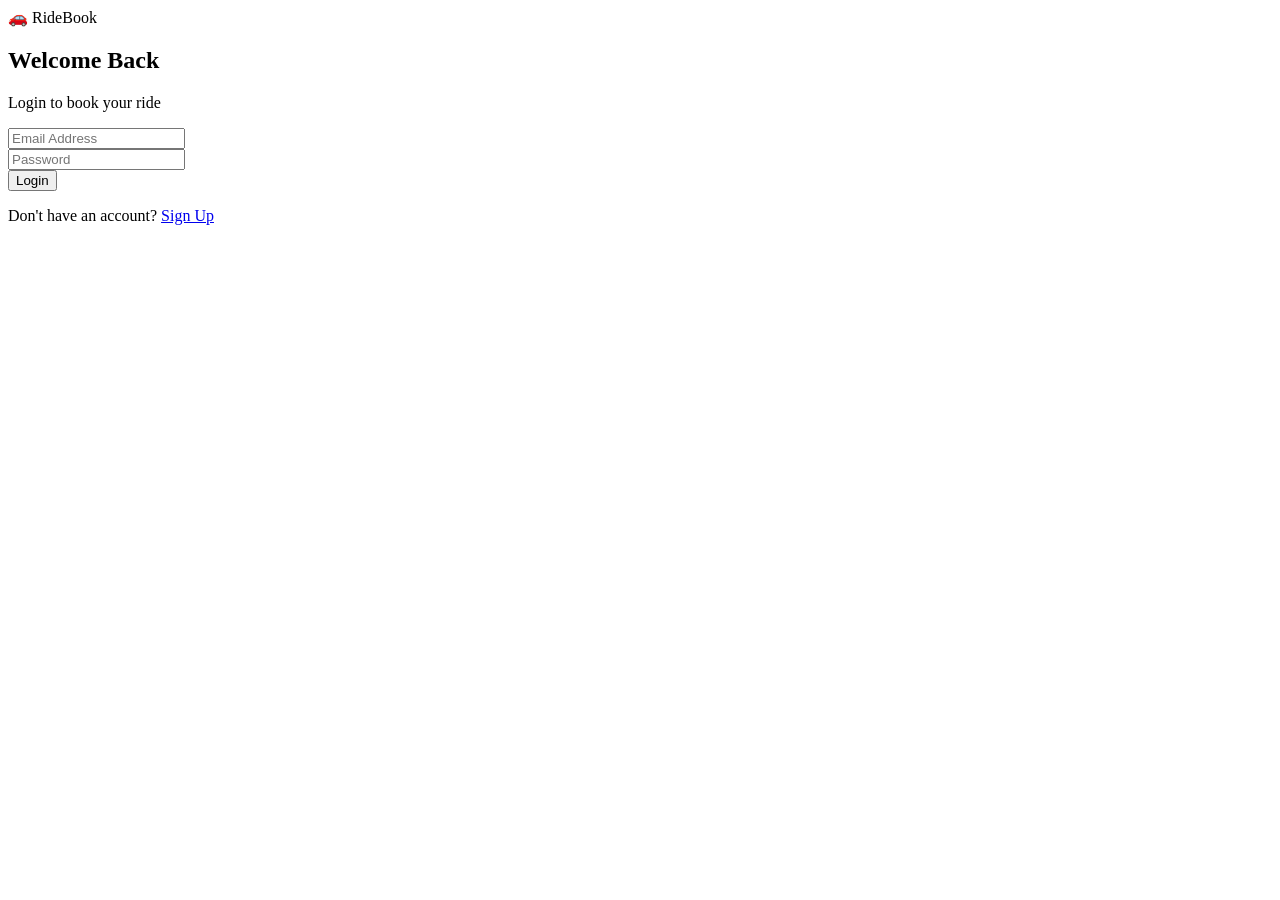
==== login.html @ 0f316ec4 "add glassmorphism login page" ====
<!DOCTYPE html>
<html lang="en">
<head>
  <meta charset="UTF-8" />
  <meta name="viewport" content="width=device-width, initial-scale=1.0"/>
  <title>RideBook - Login</title>
  <link rel="stylesheet" href="css/style.css" />
</head>
<body>

  <div class="background"></div>

  <div class="glass-container">
    <div class="logo">🚗 RideBook</div>
    <h2>Welcome Back</h2>
    <p class="subtitle">Login to book your ride</p>

    <div class="input-group">
      <input type="email" placeholder="Email Address" />
    </div>

    <div class="input-group">
      <input type="password" placeholder="Password" />
    </div>

    <button class="btn-login">Login</button>

    <p class="signup-text">Don't have an account? <a href="#">Sign Up</a></p>
  </div>

</body>
</html>
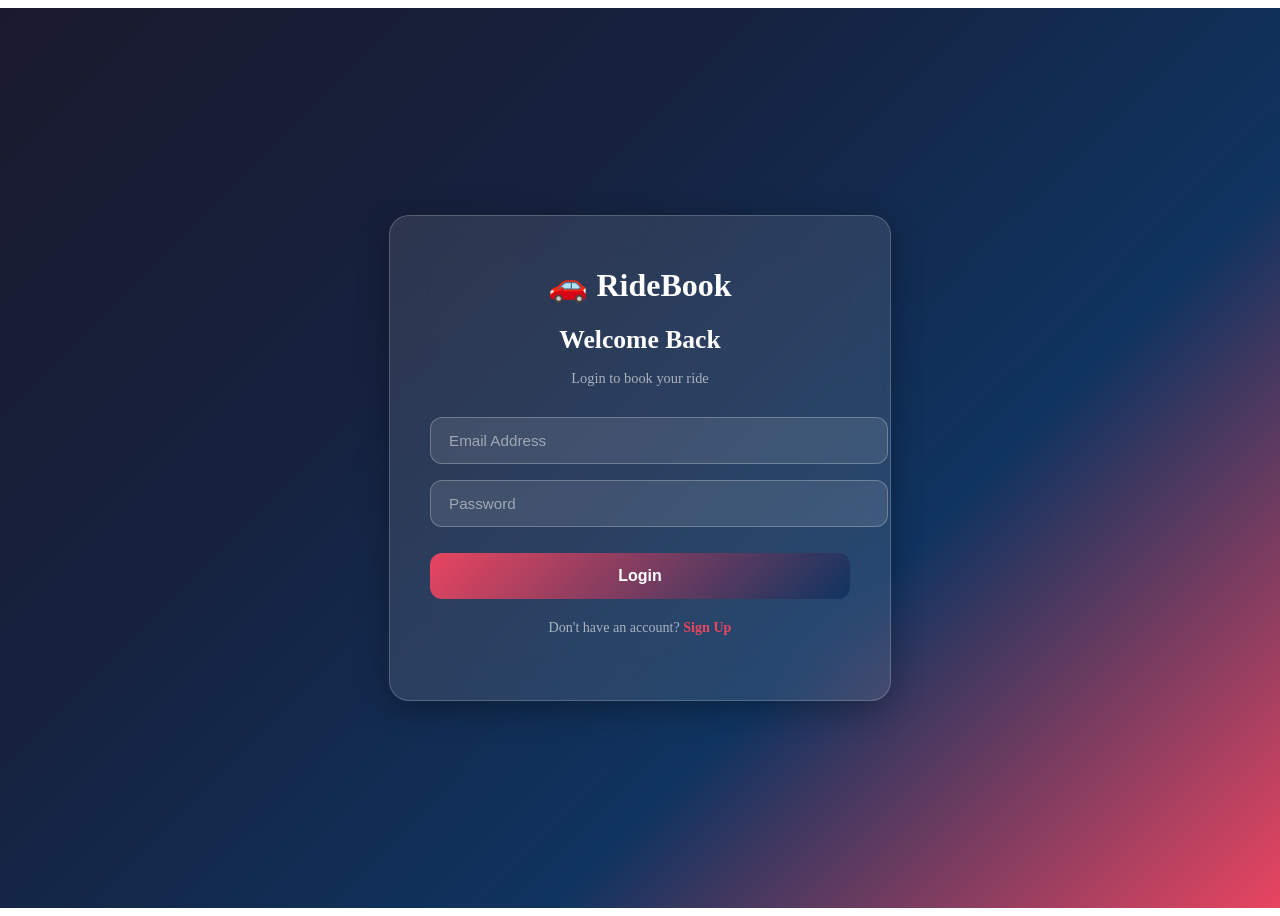
==== commit e72083af: "add morphism login page" ====
--- a/login.html
+++ b/login.html
@@ -4,7 +4,122 @@
   <meta charset="UTF-8" />
   <meta name="viewport" content="width=device-width, initial-scale=1.0"/>
   <title>RideBook - Login</title>
-  <link rel="stylesheet" href="css/style.css" />
+  <style><style>
+* {
+  margin: 0;
+  padding: 0;
+  box-sizing: border-box;
+  font-family: 'Segoe UI', sans-serif;
+}
+
+body {
+  min-height: 100vh;
+  display: flex;
+  align-items: center;
+  justify-content: center;
+  overflow: hidden;
+}
+
+.background {
+  position: fixed;
+  width: 100%;
+  height: 100%;
+  background: linear-gradient(135deg, #1a1a2e, #16213e, #0f3460, #e94560);
+  z-index: -1;
+}
+
+.glass-container {
+  background: rgba(255, 255, 255, 0.1);
+  backdrop-filter: blur(20px);
+  -webkit-backdrop-filter: blur(20px);
+  border: 1px solid rgba(255, 255, 255, 0.2);
+  border-radius: 20px;
+  padding: 50px 40px;
+  width: 100%;
+  max-width: 420px;
+  text-align: center;
+  box-shadow: 0 8px 32px rgba(0, 0, 0, 0.3);
+}
+
+.logo {
+  font-size: 2rem;
+  font-weight: 700;
+  color: #ffffff;
+  margin-bottom: 10px;
+}
+
+h2 {
+  color: #ffffff;
+  font-size: 1.6rem;
+  margin-bottom: 6px;
+}
+
+.subtitle {
+  color: rgba(255, 255, 255, 0.6);
+  font-size: 0.9rem;
+  margin-bottom: 30px;
+}
+
+.input-group {
+  margin-bottom: 16px;
+}
+
+.input-group input {
+  width: 100%;
+  padding: 14px 18px;
+  background: rgba(255, 255, 255, 0.1);
+  border: 1px solid rgba(255, 255, 255, 0.25);
+  border-radius: 12px;
+  color: #ffffff;
+  font-size: 0.95rem;
+  outline: none;
+  transition: border 0.3s;
+}
+
+.input-group input::placeholder {
+  color: rgba(255, 255, 255, 0.5);
+}
+
+.input-group input:focus {
+  border-color: rgba(255, 255, 255, 0.6);
+  background: rgba(255, 255, 255, 0.15);
+}
+
+.btn-login {
+  width: 100%;
+  padding: 14px;
+  margin-top: 10px;
+  background: linear-gradient(135deg, #e94560, #0f3460);
+  border: none;
+  border-radius: 12px;
+  color: #ffffff;
+  font-size: 1rem;
+  font-weight: 600;
+  cursor: pointer;
+  transition: opacity 0.3s, transform 0.2s;
+}
+
+.btn-login:hover {
+  opacity: 0.85;
+  transform: translateY(-2px);
+}
+
+.signup-text {
+  margin-top: 20px;
+  color: rgba(255, 255, 255, 0.6);
+  font-size: 0.88rem;
+}
+
+.signup-text a {
+  color: #e94560;
+  text-decoration: none;
+  font-weight: 600;
+}
+
+.signup-text a:hover {
+  text-decoration: underline;
+}
+</style>
 </head>
 <body>
 
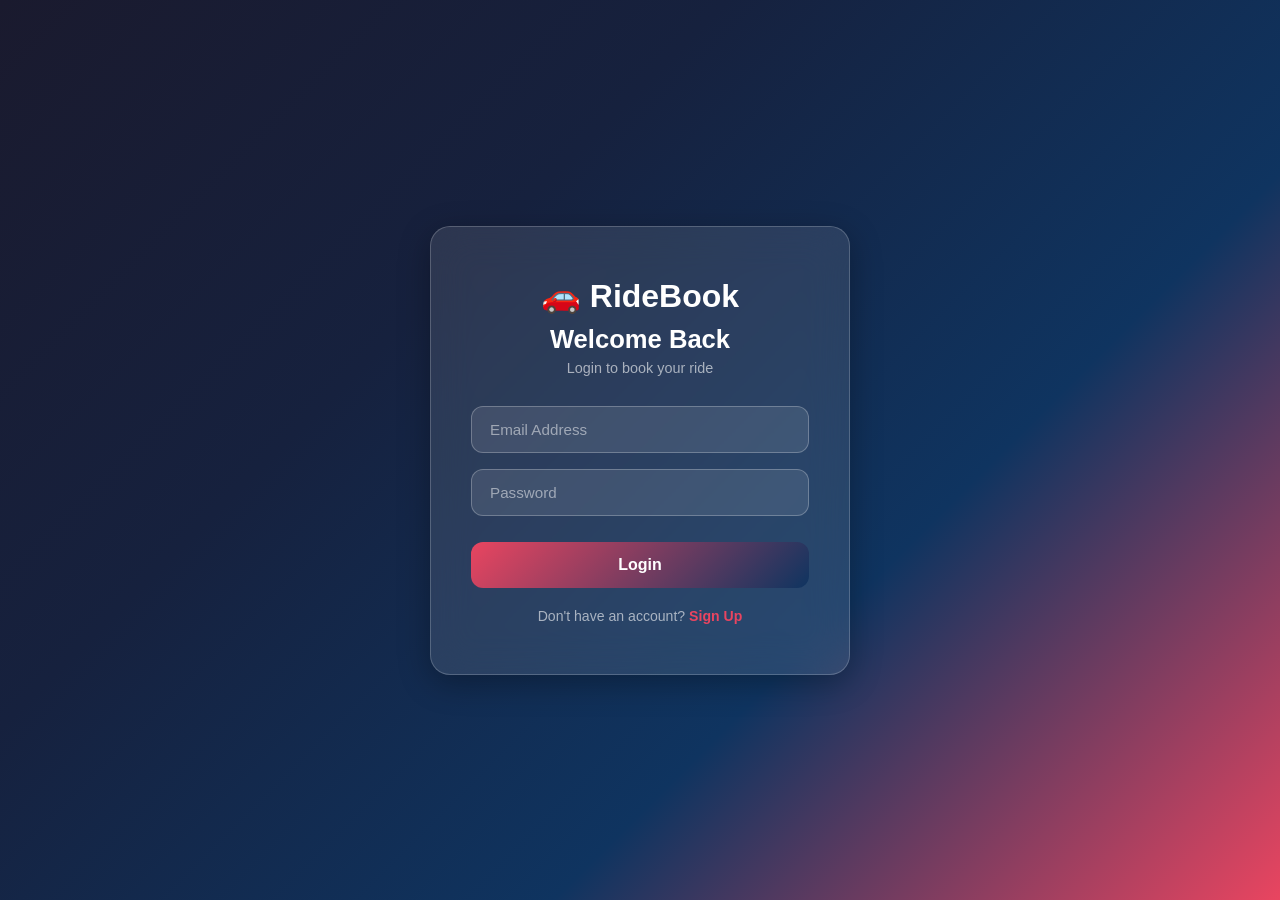
==== commit 52188b9a: "fix" ====
--- a/login.html
+++ b/login.html
@@ -4,122 +4,7 @@
   <meta charset="UTF-8" />
   <meta name="viewport" content="width=device-width, initial-scale=1.0"/>
   <title>RideBook - Login</title>
-  <style><style>
-* {
-  margin: 0;
-  padding: 0;
-  box-sizing: border-box;
-  font-family: 'Segoe UI', sans-serif;
-}
-
-body {
-  min-height: 100vh;
-  display: flex;
-  align-items: center;
-  justify-content: center;
-  overflow: hidden;
-}
-
-.background {
-  position: fixed;
-  width: 100%;
-  height: 100%;
-  background: linear-gradient(135deg, #1a1a2e, #16213e, #0f3460, #e94560);
-  z-index: -1;
-}
-
-.glass-container {
-  background: rgba(255, 255, 255, 0.1);
-  backdrop-filter: blur(20px);
-  -webkit-backdrop-filter: blur(20px);
-  border: 1px solid rgba(255, 255, 255, 0.2);
-  border-radius: 20px;
-  padding: 50px 40px;
-  width: 100%;
-  max-width: 420px;
-  text-align: center;
-  box-shadow: 0 8px 32px rgba(0, 0, 0, 0.3);
-}
-
-.logo {
-  font-size: 2rem;
-  font-weight: 700;
-  color: #ffffff;
-  margin-bottom: 10px;
-}
-
-h2 {
-  color: #ffffff;
-  font-size: 1.6rem;
-  margin-bottom: 6px;
-}
-
-.subtitle {
-  color: rgba(255, 255, 255, 0.6);
-  font-size: 0.9rem;
-  margin-bottom: 30px;
-}
-
-.input-group {
-  margin-bottom: 16px;
-}
-
-.input-group input {
-  width: 100%;
-  padding: 14px 18px;
-  background: rgba(255, 255, 255, 0.1);
-  border: 1px solid rgba(255, 255, 255, 0.25);
-  border-radius: 12px;
-  color: #ffffff;
-  font-size: 0.95rem;
-  outline: none;
-  transition: border 0.3s;
-}
-
-.input-group input::placeholder {
-  color: rgba(255, 255, 255, 0.5);
-}
-
-.input-group input:focus {
-  border-color: rgba(255, 255, 255, 0.6);
-  background: rgba(255, 255, 255, 0.15);
-}
-
-.btn-login {
-  width: 100%;
-  padding: 14px;
-  margin-top: 10px;
-  background: linear-gradient(135deg, #e94560, #0f3460);
-  border: none;
-  border-radius: 12px;
-  color: #ffffff;
-  font-size: 1rem;
-  font-weight: 600;
-  cursor: pointer;
-  transition: opacity 0.3s, transform 0.2s;
-}
-
-.btn-login:hover {
-  opacity: 0.85;
-  transform: translateY(-2px);
-}
-
-.signup-text {
-  margin-top: 20px;
-  color: rgba(255, 255, 255, 0.6);
-  font-size: 0.88rem;
-}
-
-.signup-text a {
-  color: #e94560;
-  text-decoration: none;
-  font-weight: 600;
-}
-
-.signup-text a:hover {
-  text-decoration: underline;
-}
-</style>
+  <link rel="stylesheet" href="css/style.css" />
 </head>
 <body>
 
--- a/css/style.css
+++ b/css/style.css
@@ -0,0 +1,122 @@
+/* ── Reset & Base ── */
+* {
+  margin: 0;
+  padding: 0;
+  box-sizing: border-box;
+  font-family: 'Segoe UI', sans-serif;
+}
+
+body {
+  min-height: 100vh;
+  display: flex;
+  align-items: center;
+  justify-content: center;
+  overflow: hidden;
+}
+
+/* ── Colorful Gradient Background ── */
+.background {
+  position: fixed;
+  width: 100%;
+  height: 100%;
+  background: linear-gradient(135deg, #1a1a2e, #16213e, #0f3460, #e94560);
+  z-index: -1;
+}
+
+/* ── The Glass Card ── */
+.glass-container {
+  background: rgba(255, 255, 255, 0.1);
+  backdrop-filter: blur(20px);
+  -webkit-backdrop-filter: blur(20px);
+  border: 1px solid rgba(255, 255, 255, 0.2);
+  border-radius: 20px;
+  padding: 50px 40px;
+  width: 100%;
+  max-width: 420px;
+  text-align: center;
+  box-shadow: 0 8px 32px rgba(0, 0, 0, 0.3);
+}
+
+/* ── Logo ── */
+.logo {
+  font-size: 2rem;
+  font-weight: 700;
+  color: #ffffff;
+  margin-bottom: 10px;
+}
+
+/* ── Headings ── */
+h2 {
+  color: #ffffff;
+  font-size: 1.6rem;
+  margin-bottom: 6px;
+}
+
+.subtitle {
+  color: rgba(255, 255, 255, 0.6);
+  font-size: 0.9rem;
+  margin-bottom: 30px;
+}
+
+/* ── Input Fields ── */
+.input-group {
+  margin-bottom: 16px;
+}
+
+.input-group input {
+  width: 100%;
+  padding: 14px 18px;
+  background: rgba(255, 255, 255, 0.1);
+  border: 1px solid rgba(255, 255, 255, 0.25);
+  border-radius: 12px;
+  color: #ffffff;
+  font-size: 0.95rem;
+  outline: none;
+  transition: border 0.3s;
+}
+
+.input-group input::placeholder {
+  color: rgba(255, 255, 255, 0.5);
+}
+
+.input-group input:focus {
+  border-color: rgba(255, 255, 255, 0.6);
+  background: rgba(255, 255, 255, 0.15);
+}
+
+/* ── Login Button ── */
+.btn-login {
+  width: 100%;
+  padding: 14px;
+  margin-top: 10px;
+  background: linear-gradient(135deg, #e94560, #0f3460);
+  border: none;
+  border-radius: 12px;
+  color: #ffffff;
+  font-size: 1rem;
+  font-weight: 600;
+  cursor: pointer;
+  transition: opacity 0.3s, transform 0.2s;
+}
+
+.btn-login:hover {
+  opacity: 0.85;
+  transform: translateY(-2px);
+}
+
+/* ── Sign Up Link ── */
+.signup-text {
+  margin-top: 20px;
+  color: rgba(255, 255, 255, 0.6);
+  font-size: 0.88rem;
+}
+
+.signup-text a {
+  color: #e94560;
+  text-decoration: none;
+  font-weight: 600;
+}
+
+.signup-text a:hover {
+  text-decoration: underline;
+}
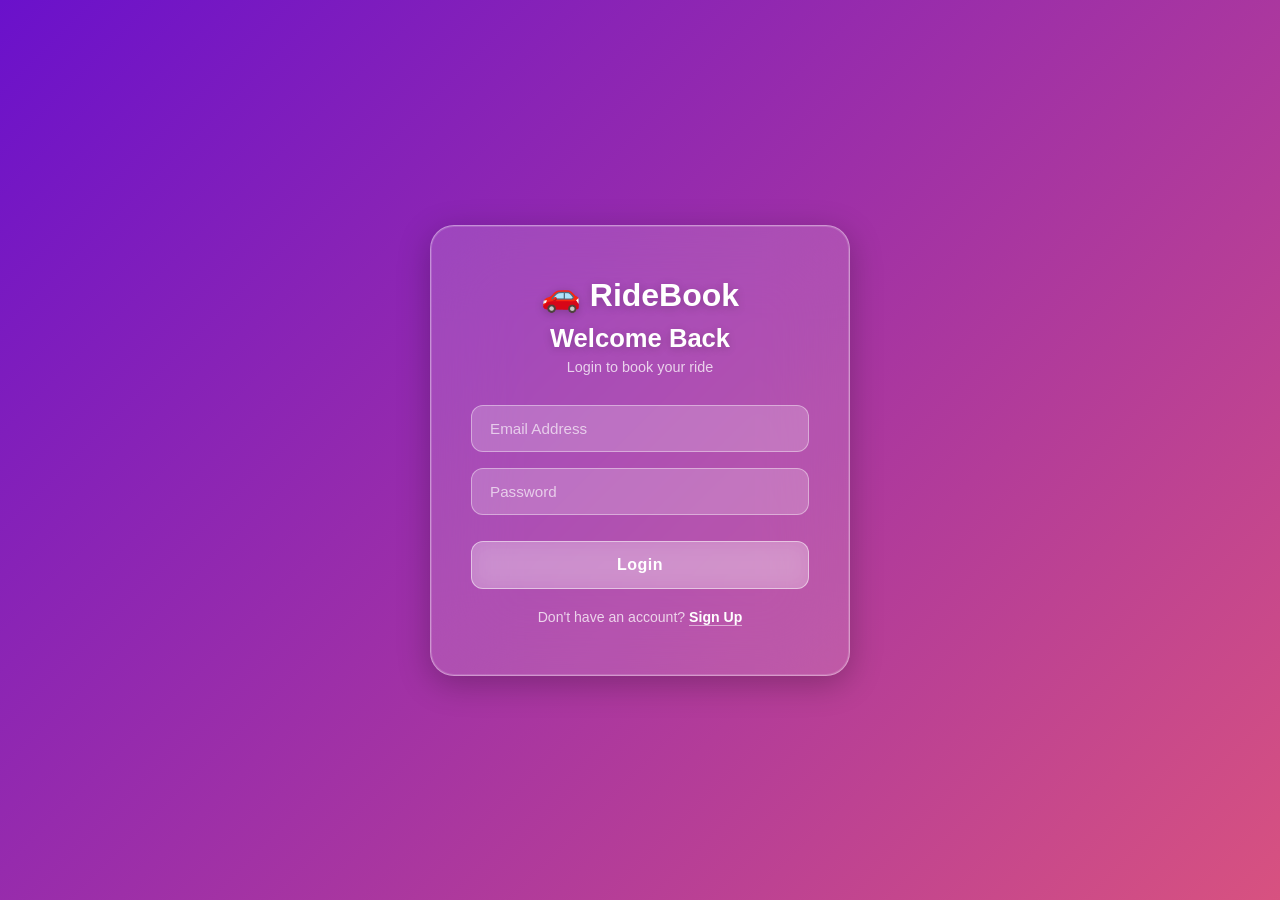
==== commit 0a8bd5e6: "update login page with enhanced glassmorphism" ====
--- a/login.html
+++ b/login.html
@@ -4,7 +4,146 @@
   <meta charset="UTF-8" />
   <meta name="viewport" content="width=device-width, initial-scale=1.0"/>
   <title>RideBook - Login</title>
-  <link rel="stylesheet" href="css/style.css" />
+  <style>
+    * {
+      margin: 0;
+      padding: 0;
+      box-sizing: border-box;
+      font-family: 'Segoe UI', sans-serif;
+    }
+
+    body {
+      min-height: 100vh;
+      display: flex;
+      align-items: center;
+      justify-content: center;
+      overflow: hidden;
+    }
+
+    /* ── Vivid Animated Background ── */
+    .background {
+      position: fixed;
+      width: 100%;
+      height: 100%;
+      background: linear-gradient(135deg, #6a11cb, #fc6767, #2575fc, #f7971e);
+      background-size: 400% 400%;
+      animation: gradientShift 8s ease infinite;
+      z-index: -1;
+    }
+
+    @keyframes gradientShift {
+      0%   { background-position: 0% 50%; }
+      50%  { background-position: 100% 50%; }
+      100% { background-position: 0% 50%; }
+    }
+
+    /* ── Glass Card ── */
+    .glass-container {
+      background: rgba(255, 255, 255, 0.15);
+      backdrop-filter: blur(40px);
+      -webkit-backdrop-filter: blur(40px);
+      border: 1.5px solid rgba(255, 255, 255, 0.4);
+      border-radius: 24px;
+      padding: 50px 40px;
+      width: 100%;
+      max-width: 420px;
+      text-align: center;
+      box-shadow: 
+        0 8px 32px rgba(0, 0, 0, 0.25),
+        inset 0 0 0 1px rgba(255, 255, 255, 0.15);
+    }
+
+    /* ── Logo ── */
+    .logo {
+      font-size: 2rem;
+      font-weight: 700;
+      color: #ffffff;
+      margin-bottom: 10px;
+      text-shadow: 0 2px 10px rgba(0, 0, 0, 0.2);
+    }
+
+    /* ── Headings ── */
+    h2 {
+      color: #ffffff;
+      font-size: 1.6rem;
+      margin-bottom: 6px;
+      text-shadow: 0 2px 8px rgba(0, 0, 0, 0.2);
+    }
+
+    .subtitle {
+      color: rgba(255, 255, 255, 0.75);
+      font-size: 0.9rem;
+      margin-bottom: 30px;
+    }
+
+    /* ── Input Fields ── */
+    .input-group {
+      margin-bottom: 16px;
+    }
+
+    .input-group input {
+      width: 100%;
+      padding: 14px 18px;
+      background: rgba(255, 255, 255, 0.2);
+      border: 1.5px solid rgba(255, 255, 255, 0.4);
+      border-radius: 12px;
+      color: #ffffff;
+      font-size: 0.95rem;
+      outline: none;
+      transition: all 0.3s;
+    }
+
+    .input-group input::placeholder {
+      color: rgba(255, 255, 255, 0.65);
+    }
+
+    .input-group input:focus {
+      border-color: rgba(255, 255, 255, 0.85);
+      background: rgba(255, 255, 255, 0.28);
+      box-shadow: 0 0 12px rgba(255, 255, 255, 0.2);
+    }
+
+    /* ── Login Button ── */
+    .btn-login {
+      width: 100%;
+      padding: 14px;
+      margin-top: 10px;
+      background: rgba(255, 255, 255, 0.25);
+      border: 1.5px solid rgba(255, 255, 255, 0.5);
+      border-radius: 12px;
+      color: #ffffff;
+      font-size: 1rem;
+      font-weight: 700;
+      cursor: pointer;
+      letter-spacing: 0.5px;
+      transition: all 0.3s;
+      backdrop-filter: blur(10px);
+    }
+
+    .btn-login:hover {
+      background: rgba(255, 255, 255, 0.38);
+      box-shadow: 0 0 20px rgba(255, 255, 255, 0.25);
+      transform: translateY(-2px);
+    }
+
+    /* ── Sign Up Link ── */
+    .signup-text {
+      margin-top: 20px;
+      color: rgba(255, 255, 255, 0.75);
+      font-size: 0.88rem;
+    }
+
+    .signup-text a {
+      color: #ffffff;
+      text-decoration: none;
+      font-weight: 700;
+      border-bottom: 1px solid rgba(255, 255, 255, 0.5);
+    }
+
+    .signup-text a:hover {
+      border-bottom-color: #ffffff;
+    }
+  </style>
 </head>
 <body>
 
